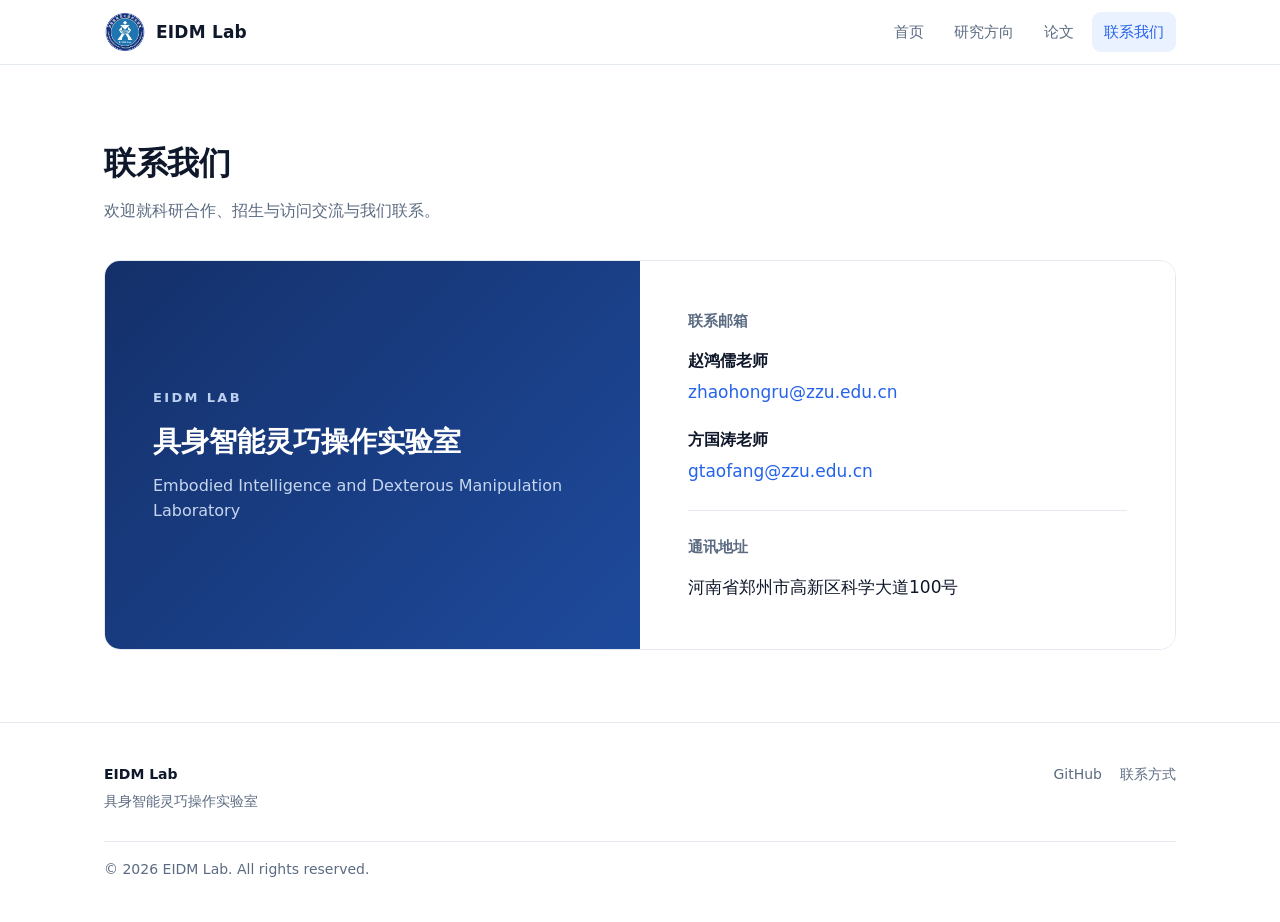
==== contact.html @ 03dc2727 "init lab site" ====
<!doctype html>
<html lang="zh-CN">
<head>
  <meta charset="utf-8" />
  <meta name="viewport" content="width=device-width, initial-scale=1" />
  <title>联系我们 · 具身智能灵巧操作实验室</title>
  <meta name="description" content="具身智能灵巧操作实验室联系方式、邮箱与通讯地址。" />
  <link rel="stylesheet" href="assets/css/style.css" />
</head>
<body>
  <header class="site-header">
    <div class="container nav">
      <a class="brand" href="index.html">
        <img class="brand-logo" src="assets/img/logo.png" alt="EIDM Lab 实验室标志" />
        <span class="brand-text">EIDM Lab</span>
      </a>
      <button class="nav-toggle" aria-label="菜单" aria-expanded="false">
        <span></span><span></span><span></span>
      </button>
      <nav class="nav-links">
        <a href="index.html">首页</a>
        <a href="research.html">研究方向</a>
        <a href="publications.html">论文</a>
        <a href="contact.html">联系我们</a>
      </nav>
    </div>
  </header>

  <section class="section">
    <div class="container">
      <div class="section-head">
        <h2>联系我们</h2>
        <p>欢迎就科研合作、招生与访问交流与我们联系。</p>
      </div>

      <div class="contact-layout">
        <div class="contact-brand">
          <span class="contact-brand-label">EIDM LAB</span>
          <h3>具身智能灵巧操作实验室</h3>
          <p>Embodied Intelligence and Dexterous Manipulation Laboratory</p>
        </div>

        <div class="contact-info">
          <h4>联系邮箱</h4>
          <div class="contact-person">
            <span class="contact-name">赵鸿儒老师</span>
            <a href="mailto:zhaohongru@zzu.edu.cn">zhaohongru@zzu.edu.cn</a>
          </div>
          <div class="contact-person">
            <span class="contact-name">方国涛老师</span>
            <a href="mailto:gtaofang@zzu.edu.cn">gtaofang@zzu.edu.cn</a>
          </div>

          <hr class="contact-divider" />

          <h4>通讯地址</h4>
          <p class="contact-address">河南省郑州市高新区科学大道100号</p>
        </div>
      </div>
    </div>
  </section>

  <footer class="site-footer">
    <div class="container footer-inner">
      <div>
        <strong>EIDM Lab</strong>
        <p>具身智能灵巧操作实验室</p>
      </div>
      <div class="footer-links">
        <a href="https://github.com/ZZU-EIDM-Lab" target="_blank" rel="noopener">GitHub</a>
        <a href="contact.html">联系方式</a>
      </div>
      <p class="copyright">© <span id="year"></span> EIDM Lab. All rights reserved.</p>
    </div>
  </footer>

  <script src="assets/js/main.js"></script>
</body>
</html>
---- assets/css/style.css ----
/* ===== ZZU EIDM Lab — 样式表 ===== */
:root {
  --bg: #ffffff;
  --bg-soft: #f6f8fb;
  --panel: #ffffff;
  --text: #0f172a;
  --muted: #5b6b82;
  --line: #e5eaf1;
  --accent: #2563eb;
  --accent-soft: #eaf1ff;
  --accent-2: #0f766e;
  --radius: 14px;
  --shadow: 0 8px 30px rgba(15, 23, 42, 0.06);
  --shadow-hover: 0 14px 40px rgba(15, 23, 42, 0.12);
  --maxw: 1120px;
}

* { box-sizing: border-box; }

html { scroll-behavior: smooth; }

body {
  margin: 0;
  font-family: system-ui, -apple-system, "Segoe UI", Roboto, "Helvetica Neue",
    "PingFang SC", "Hiragino Sans GB", "Microsoft YaHei", sans-serif;
  color: var(--text);
  background: var(--bg);
  line-height: 1.65;
  -webkit-font-smoothing: antialiased;
}

a { color: var(--accent); text-decoration: none; }
a:hover { text-decoration: underline; }

img { max-width: 100%; display: block; }

.container {
  width: 100%;
  max-width: var(--maxw);
  margin: 0 auto;
  padding: 0 24px;
}

/* ===== 顶部导航 ===== */
.site-header {
  position: sticky;
  top: 0;
  z-index: 50;
  background: rgba(255, 255, 255, 0.86);
  backdrop-filter: saturate(180%) blur(12px);
  border-bottom: 1px solid var(--line);
}

.nav {
  display: flex;
  align-items: center;
  justify-content: space-between;
  height: 64px;
}

.brand {
  display: flex;
  align-items: center;
  gap: 10px;
  color: var(--text);
  font-weight: 700;
  letter-spacing: 0.2px;
}
.brand:hover { text-decoration: none; }

.brand-mark {
  display: inline-grid;
  place-items: center;
  width: 40px;
  height: 40px;
  border-radius: 11px;
  background: linear-gradient(135deg, var(--accent), #6d8bff);
  color: #fff;
  font-size: 12px;
  font-weight: 800;
  letter-spacing: 0.5px;
}

.brand-text { font-size: 17px; }

.brand-logo {
  width: 42px;
  height: 42px;
  object-fit: contain;
  flex: 0 0 auto;
}

.nav-links {
  display: flex;
  align-items: center;
  gap: 6px;
}

.nav-links a {
  color: var(--muted);
  font-size: 15px;
  font-weight: 500;
  padding: 8px 12px;
  border-radius: 9px;
}
.nav-links a:hover {
  color: var(--text);
  background: var(--bg-soft);
  text-decoration: none;
}
.nav-links a.active {
  color: var(--accent);
  background: var(--accent-soft);
}

.nav-toggle {
  display: none;
  flex-direction: column;
  gap: 5px;
  background: none;
  border: 0;
  cursor: pointer;
  padding: 8px;
}
.nav-toggle span {
  width: 22px;
  height: 2px;
  background: var(--text);
  border-radius: 2px;
  transition: 0.2s;
}

/* ===== Hero ===== */
.hero {
  padding: 88px 0 72px;
  background:
    radial-gradient(900px 400px at 15% -10%, #eaf1ff 0%, transparent 60%),
    radial-gradient(700px 400px at 100% 0%, #e6fbf7 0%, transparent 55%),
    var(--bg);
  border-bottom: 1px solid var(--line);
}

.hero .eyebrow {
  display: inline-block;
  font-size: 13px;
  font-weight: 600;
  letter-spacing: 0.12em;
  text-transform: uppercase;
  color: var(--accent);
  background: var(--accent-soft);
  padding: 6px 12px;
  border-radius: 999px;
  margin-bottom: 18px;
}

.hero h1 {
  font-size: clamp(34px, 5vw, 54px);
  line-height: 1.1;
  margin: 0 0 18px;
  letter-spacing: -0.02em;
}

.hero p.lead {
  font-size: clamp(16px, 2vw, 20px);
  color: var(--muted);
  max-width: 640px;
  margin: 0 0 30px;
}

.hero-actions { display: flex; flex-wrap: wrap; gap: 12px; }

.btn {
  display: inline-flex;
  align-items: center;
  gap: 8px;
  padding: 12px 20px;
  border-radius: 10px;
  font-weight: 600;
  font-size: 15px;
  border: 1px solid transparent;
  transition: 0.18s;
  cursor: pointer;
}
.btn:hover { text-decoration: none; }
.btn-primary {
  background: var(--accent);
  color: #fff;
}
.btn-primary:hover { background: #1d4fd0; transform: translateY(-1px); }
.btn-ghost {
  background: #fff;
  color: var(--text);
  border-color: var(--line);
}
.btn-ghost:hover { border-color: #cbd5e1; background: var(--bg-soft); }

/* ===== 通用区块 ===== */
.section { padding: 72px 0; }
.section.alt { background: var(--bg-soft); }

.section-head { margin-bottom: 36px; }
.section-head h2 {
  font-size: clamp(24px, 3vw, 32px);
  margin: 0 0 8px;
  letter-spacing: -0.01em;
}
.section-head p {
  margin: 0;
  color: var(--muted);
  max-width: 720px;
}
.section-head.center { text-align: center; }
.section-head.center p { margin-left: auto; margin-right: auto; }

/* ===== 卡片网格 ===== */
.grid {
  display: grid;
  gap: 20px;
}
.grid.cols-2 { grid-template-columns: repeat(2, 1fr); }
.grid.cols-3 { grid-template-columns: repeat(3, 1fr); }
.grid.cols-4 { grid-template-columns: repeat(4, 1fr); }

.card {
  background: var(--panel);
  border: 1px solid var(--line);
  border-radius: var(--radius);
  padding: 24px;
  transition: 0.2s;
}
.card:hover {
  box-shadow: var(--shadow-hover);
  transform: translateY(-3px);
  border-color: #d7e0ee;
}
.card h3 { margin: 0 0 8px; font-size: 18px; }
.card p { margin: 0; color: var(--muted); font-size: 15px; }
.card .icon {
  display: inline-grid;
  place-items: center;
  width: 46px;
  height: 46px;
  border-radius: 12px;
  background: var(--accent-soft);
  font-size: 22px;
  margin-bottom: 14px;
}

/* ===== 成员卡片 ===== */
.members-grid {
  display: grid;
  grid-template-columns: repeat(auto-fill, minmax(230px, 1fr));
  gap: 20px;
}

.member {
  background: var(--panel);
  border: 1px solid var(--line);
  border-radius: var(--radius);
  padding: 22px;
  text-align: center;
  transition: 0.2s;
}
.member:hover {
  box-shadow: var(--shadow-hover);
  transform: translateY(-3px);
}

.avatar {
  width: 76px;
  height: 76px;
  border-radius: 50%;
  margin: 0 auto 14px;
  display: grid;
  place-items: center;
  font-size: 26px;
  font-weight: 700;
  color: #fff;
  background: linear-gradient(135deg, #2563eb, #6d8bff);
  user-select: none;
}
.avatar.teal { background: linear-gradient(135deg, #0f766e, #2dd4bf); }
.avatar.amber { background: linear-gradient(135deg, #b45309, #f59e0b); }
.avatar.rose { background: linear-gradient(135deg, #be123c, #fb7185); }
.avatar.violet { background: linear-gradient(135deg, #6d28d9, #a78bfa); }

.member h3 { margin: 0 0 4px; font-size: 17px; }
.member .role {
  font-size: 13px;
  color: var(--accent);
  font-weight: 600;
  margin-bottom: 8px;
}
.member .interests {
  font-size: 13.5px;
  color: var(--muted);
  min-height: 40px;
}
.member .links {
  display: flex;
  justify-content: center;
  gap: 12px;
  margin-top: 12px;
  font-size: 13px;
}

.member-group { margin-bottom: 48px; }
.member-group h2 {
  font-size: 20px;
  margin: 0 0 18px;
  padding-bottom: 10px;
  border-bottom: 1px solid var(--line);
  display: flex;
  align-items: center;
  gap: 10px;
}
.member-group h2 .count {
  font-size: 13px;
  font-weight: 600;
  color: var(--muted);
  background: var(--bg-soft);
  border: 1px solid var(--line);
  border-radius: 999px;
  padding: 1px 10px;
}

/* ===== 论文列表 ===== */
.pub-year {
  font-size: 15px;
  font-weight: 700;
  color: var(--accent);
  letter-spacing: 0.05em;
  margin: 36px 0 16px;
  padding-bottom: 8px;
  border-bottom: 1px solid var(--line);
}
.pub-year:first-of-type { margin-top: 0; }

.pub {
  display: flex;
  gap: 16px;
  padding: 16px 0;
  border-bottom: 1px dashed var(--line);
}
.pub:last-child { border-bottom: 0; }
.pub .venue {
  flex: 0 0 auto;
  align-self: flex-start;
  font-size: 12px;
  font-weight: 700;
  color: #fff;
  background: var(--accent-2);
  border-radius: 7px;
  padding: 3px 9px;
  white-space: nowrap;
  margin-top: 2px;
}
.pub .title { font-weight: 600; margin: 0 0 3px; }
.pub .authors { color: var(--muted); font-size: 14px; margin: 0 0 4px; }
.pub .meta { font-size: 13.5px; color: var(--muted); }
.pub .meta a { margin-right: 12px; }

/* ===== 新闻 ===== */
.news-list { list-style: none; padding: 0; margin: 0; }
.news-list li {
  display: flex;
  gap: 16px;
  padding: 14px 0;
  border-bottom: 1px solid var(--line);
}
.news-list li:last-child { border-bottom: 0; }
.news-list .date {
  flex: 0 0 92px;
  color: var(--muted);
  font-size: 14px;
  font-variant-numeric: tabular-nums;
}

/* ===== 加入我们 ===== */
.join-box {
  background: linear-gradient(135deg, #0f172a, #1e3a8a);
  color: #fff;
  border-radius: 20px;
  padding: 48px;
}
.join-box h2 { margin: 0 0 12px; font-size: 28px; }
.join-box p { color: #c7d2e6; margin: 0 0 24px; max-width: 640px; }
.join-box .btn-primary { background: #fff; color: #1e3a8a; }
.join-box .btn-primary:hover { background: #eef2ff; }

/* ===== 页脚 ===== */
.site-footer {
  border-top: 1px solid var(--line);
  padding: 40px 0;
  color: var(--muted);
  font-size: 14px;
}
.footer-inner {
  display: flex;
  flex-wrap: wrap;
  gap: 24px;
  justify-content: space-between;
  align-items: flex-start;
}
.footer-inner strong { color: var(--text); }
.footer-inner p { margin: 4px 0 0; }
.footer-links { display: flex; gap: 18px; }
.footer-links a { color: var(--muted); }
.footer-links a:hover { color: var(--accent); }
.copyright { width: 100%; border-top: 1px solid var(--line); padding-top: 16px; margin-top: 8px; }

/* ===== 响应式 ===== */
@media (max-width: 860px) {
  .grid.cols-3, .grid.cols-4 { grid-template-columns: repeat(2, 1fr); }
}

@media (max-width: 720px) {
  .nav-toggle { display: flex; }
  .nav-links {
    position: absolute;
    top: 64px;
    left: 0;
    right: 0;
    flex-direction: column;
    align-items: stretch;
    background: #fff;
    border-bottom: 1px solid var(--line);
    padding: 10px 16px 16px;
    gap: 4px;
    display: none;
  }
  .nav-links.open { display: flex; }
  .nav-links a { padding: 12px; }

  .hero { padding: 60px 0 52px; }
  .section { padding: 52px 0; }
  .grid.cols-2, .grid.cols-3, .grid.cols-4 { grid-template-columns: 1fr; }
  .join-box { padding: 30px 24px; }
}

/* ===== 研究组与成员动态 ===== */
.group-block {
  border: 1px solid var(--line);
  border-radius: var(--radius);
  background: var(--panel);
  padding: 26px;
  margin-bottom: 24px;
}
.group-head {
  display: flex;
  align-items: flex-start;
  gap: 16px;
  padding-bottom: 18px;
  border-bottom: 1px solid var(--line);
  margin-bottom: 18px;
}
.group-icon {
  flex: 0 0 auto;
  display: grid;
  place-items: center;
  width: 52px;
  height: 52px;
  border-radius: 14px;
  background: var(--accent-soft);
  font-size: 26px;
}
.group-head .group-meta { flex: 1 1 auto; min-width: 0; }
.group-head h2 { margin: 0 0 4px; font-size: 21px; }
.group-head p { margin: 0; color: var(--muted); font-size: 14.5px; }
.group-head .btn { flex: 0 0 auto; }

.btn-sm { padding: 8px 14px; font-size: 14px; border-radius: 9px; }

/* 动态列表 */
.feed { display: flex; flex-direction: column; gap: 12px; }
.feed-empty {
  color: var(--muted);
  font-size: 14px;
  text-align: center;
  padding: 24px;
  border: 1px dashed var(--line);
  border-radius: 10px;
  background: var(--bg-soft);
}

.post {
  border: 1px solid var(--line);
  border-radius: 11px;
  padding: 16px 18px;
  background: #fff;
  transition: 0.18s;
}
.post:hover { border-color: #d7e0ee; box-shadow: var(--shadow); }
.post-head {
  display: flex;
  align-items: baseline;
  justify-content: space-between;
  gap: 12px;
  margin-bottom: 6px;
}
.post-head h4 { margin: 0; font-size: 16px; }
.post-head time {
  flex: 0 0 auto;
  font-size: 12.5px;
  color: var(--muted);
  font-variant-numeric: tabular-nums;
}
.post-body {
  margin: 0 0 10px;
  color: #334155;
  font-size: 14.5px;
  white-space: pre-wrap;
  word-break: break-word;
}
.post-foot {
  display: flex;
  justify-content: space-between;
  gap: 12px;
  font-size: 12.5px;
  color: var(--muted);
  border-top: 1px dashed var(--line);
  padding-top: 10px;
}

/* 发布页 */
.steps { counter-reset: step; list-style: none; padding: 0; margin: 0 0 28px; }
.steps li {
  position: relative;
  padding: 0 0 20px 44px;
  color: var(--muted);
}
.steps li::before {
  counter-increment: step;
  content: counter(step);
  position: absolute;
  left: 0;
  top: -2px;
  width: 28px;
  height: 28px;
  border-radius: 50%;
  background: var(--accent);
  color: #fff;
  font-size: 14px;
  font-weight: 700;
  display: grid;
  place-items: center;
}
.steps li strong { color: var(--text); }

.publish-grid {
  display: grid;
  grid-template-columns: repeat(auto-fill, minmax(220px, 1fr));
  gap: 14px;
}
.publish-card {
  display: flex;
  align-items: center;
  gap: 12px;
  border: 1px solid var(--line);
  border-radius: 11px;
  padding: 14px 16px;
  background: #fff;
  transition: 0.18s;
}
.publish-card:hover {
  border-color: var(--accent);
  box-shadow: var(--shadow);
  text-decoration: none;
}
.publish-card .emoji { font-size: 22px; }
.publish-card strong { color: var(--text); font-size: 15px; }
.publish-card span.sub { display: block; color: var(--muted); font-size: 12.5px; font-weight: 400; }

/* ===== 关于实验室：五组列表与统计 ===== */
.about-side { display: flex; flex-direction: column; gap: 16px; }
.about-groups-head {
  display: flex;
  align-items: center;
  gap: 12px;
  margin-bottom: 16px;
}
.about-logo { width: 40px; height: 40px; object-fit: contain; flex: 0 0 auto; }
.about-groups-head h3 { margin: 0; font-size: 18px; }
.group-list {
  list-style: none;
  margin: 0;
  padding: 0;
  display: flex;
  flex-direction: column;
  gap: 10px;
}
.group-list li {
  position: relative;
  padding-left: 18px;
  color: var(--muted);
  font-size: 14.5px;
}
.group-list li::before {
  content: "";
  position: absolute;
  left: 0;
  top: 9px;
  width: 6px;
  height: 6px;
  border-radius: 50%;
  background: var(--accent);
}

/* ===== 联系我们 ===== */
.contact-layout {
  display: grid;
  grid-template-columns: 1fr 1fr;
  border: 1px solid var(--line);
  border-radius: 16px;
  overflow: hidden;
}
.contact-brand {
  background: linear-gradient(135deg, #14306a, #1e4a9c);
  color: #fff;
  padding: 48px;
  display: flex;
  flex-direction: column;
  justify-content: center;
}
.contact-brand-label {
  font-size: 13px;
  letter-spacing: 0.18em;
  font-weight: 600;
  color: #bcd0f0;
}
.contact-brand h3 {
  font-size: 28px;
  line-height: 1.3;
  margin: 16px 0 12px;
}
.contact-brand p {
  margin: 0;
  color: #c7d6ef;
  line-height: 1.6;
}
.contact-info {
  padding: 48px;
  background: #fff;
}
.contact-info h4 {
  margin: 0 0 14px;
  font-size: 15px;
  color: var(--muted);
  font-weight: 600;
}
.contact-person { margin-bottom: 20px; }
.contact-person .contact-name {
  display: block;
  font-weight: 600;
  margin-bottom: 4px;
}
.contact-person a { font-size: 17px; }
.contact-divider {
  border: 0;
  border-top: 1px solid var(--line);
  margin: 24px 0;
}
.contact-address { font-size: 17px; margin: 0; }

@media (max-width: 720px) {
  .contact-layout { grid-template-columns: 1fr; }
  .contact-brand, .contact-info { padding: 28px; }
}
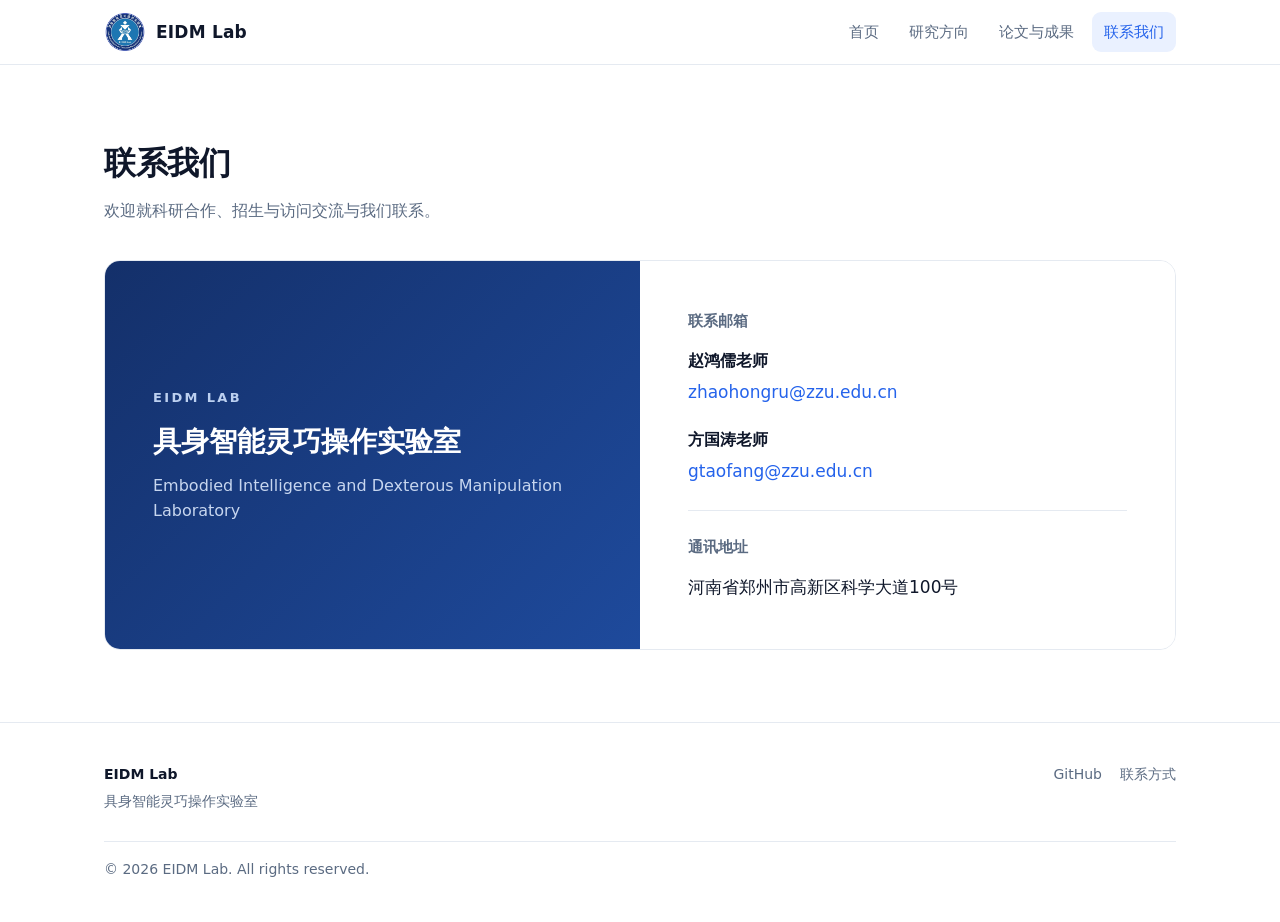
==== commit 02b75001: "results: add research results section (article style)" ====
--- a/contact.html
+++ b/contact.html
@@ -5,7 +5,7 @@
   <meta name="viewport" content="width=device-width, initial-scale=1" />
   <title>联系我们 · 具身智能灵巧操作实验室</title>
   <meta name="description" content="具身智能灵巧操作实验室联系方式、邮箱与通讯地址。" />
-  <link rel="stylesheet" href="assets/css/style.css" />
+  <link rel="stylesheet" href="assets/css/style.css?v=20261126a" />
 </head>
 <body>
   <header class="site-header">
@@ -20,7 +20,7 @@
       <nav class="nav-links">
         <a href="index.html">首页</a>
         <a href="research.html">研究方向</a>
-        <a href="publications.html">论文</a>
+        <a href="publications.html">论文与成果</a>
         <a href="contact.html">联系我们</a>
       </nav>
     </div>
@@ -74,6 +74,6 @@
     </div>
   </footer>
 
-  <script src="assets/js/main.js"></script>
+  <script src="assets/js/main.js?v=20261126a"></script>
 </body>
 </html>
--- a/assets/css/style.css
+++ b/assets/css/style.css
@@ -509,8 +509,258 @@
   margin: 0 0 10px;
   color: #334155;
   font-size: 14.5px;
-  white-space: pre-wrap;
   word-break: break-word;
+  overflow-wrap: anywhere;
+}
+.post-body p { margin: 0 0 10px; }
+.post-body p:last-child { margin-bottom: 0; }
+.post-body img {
+  max-width: 100%;
+  height: auto;
+  border-radius: 8px;
+  margin: 8px 0;
+  display: block;
+}
+.post-body a { word-break: break-all; }
+.post-body ul, .post-body ol { margin: 0 0 10px; padding-left: 22px; }
+.post-body h1, .post-body h2, .post-body h3, .post-body h4 {
+  font-size: 16px;
+  margin: 12px 0 6px;
+}
+.post-body code {
+  background: var(--bg-soft);
+  padding: 1px 5px;
+  border-radius: 5px;
+  font-size: 13px;
+}
+.post-body pre {
+  background: var(--bg-soft);
+  padding: 12px;
+  border-radius: 8px;
+  overflow: auto;
+}
+.post-body blockquote {
+  margin: 0 0 10px;
+  padding-left: 12px;
+  border-left: 3px solid var(--line);
+  color: var(--muted);
+}
+.post-body .plain { white-space: pre-wrap; }
+
+/* 图片点击放大 */
+.post-body img { cursor: zoom-in; }
+.lightbox {
+  position: fixed;
+  inset: 0;
+  z-index: 999;
+  display: none;
+  align-items: center;
+  justify-content: center;
+  background: rgba(9, 14, 25, 0.85);
+  padding: 24px;
+}
+.lightbox.open { display: flex; }
+.lightbox img {
+  max-width: 96vw;
+  max-height: 90vh;
+  border-radius: 10px;
+  box-shadow: 0 20px 60px rgba(0, 0, 0, 0.5);
+}
+.lightbox-close {
+  position: absolute;
+  top: 18px;
+  right: 22px;
+  width: 42px;
+  height: 42px;
+  border-radius: 50%;
+  border: 0;
+  cursor: pointer;
+  font-size: 26px;
+  line-height: 1;
+  color: #fff;
+  background: rgba(255, 255, 255, 0.16);
+}
+.lightbox-close:hover { background: rgba(255, 255, 255, 0.3); }
+
+/* 论文列表（按年份分组） */
+.papers { display: block; }
+.papers-year {
+  display: flex;
+  align-items: baseline;
+  gap: 12px;
+  margin: 44px 0 10px;
+  padding-bottom: 10px;
+  border-bottom: 3px solid #d8c08a;
+}
+.papers-year:first-child { margin-top: 0; }
+.papers-year .year {
+  font-size: 40px;
+  font-weight: 800;
+  color: #1e3a6e;
+  line-height: 1;
+  letter-spacing: -0.02em;
+}
+.papers-year .count { color: var(--muted); font-size: 14px; }
+
+.paper {
+  padding: 22px 0 18px;
+  border-bottom: 1px solid var(--line);
+}
+.paper:last-child { border-bottom: 0; }
+.paper-title {
+  position: relative;
+  margin: 0 0 12px;
+  padding-left: 22px;
+  font-size: 23px;
+  line-height: 1.4;
+}
+.paper-title::before {
+  content: "";
+  position: absolute;
+  left: 0;
+  top: 12px;
+  width: 9px;
+  height: 9px;
+  border-radius: 50%;
+  background: #c8a24a;
+}
+.paper-title a { color: #1e4f8a; font-weight: 700; }
+.paper-title a:hover { text-decoration: underline; }
+.paper-authors {
+  margin: 0 0 10px;
+  padding-left: 22px;
+  color: var(--muted);
+  font-style: italic;
+  font-size: 16px;
+}
+.paper-venue {
+  margin: 0 0 10px;
+  padding-left: 22px;
+  font-weight: 700;
+  font-size: 16.5px;
+}
+.paper-status {
+  display: inline-block;
+  margin-left: 10px;
+  padding: 2px 9px;
+  font-size: 12px;
+  font-weight: 600;
+  color: #8a6d3b;
+  background: #f6efe1;
+  border-radius: 4px;
+  vertical-align: middle;
+}
+.paper-links {
+  margin: 0;
+  padding-left: 22px;
+  font-size: 14.5px;
+}
+.paper-links a {
+  color: #1e4f8a;
+  font-weight: 600;
+  margin-right: 18px;
+}
+.paper-links a::after { content: " ↗"; }
+
+@media (max-width: 720px) {
+  .paper-title { font-size: 19px; }
+  .paper-authors, .paper-venue { font-size: 15px; }
+  .papers-year .year { font-size: 32px; }
+}
+
+/* 发布页：已发布内容管理 */
+.manage-list { display: flex; flex-direction: column; }
+.manage-row {
+  display: flex;
+  align-items: center;
+  gap: 14px;
+  padding: 12px 0;
+  border-bottom: 1px solid var(--line);
+}
+.manage-row:last-child { border-bottom: 0; }
+.manage-type {
+  flex: 0 0 auto;
+  font-size: 12px;
+  font-weight: 600;
+  color: var(--accent);
+  background: var(--accent-soft);
+  padding: 3px 9px;
+  border-radius: 6px;
+  white-space: nowrap;
+}
+.manage-main {
+  flex: 1 1 auto;
+  min-width: 0;
+  display: flex;
+  flex-direction: column;
+}
+.manage-main a {
+  font-weight: 600;
+  color: var(--text);
+  overflow: hidden;
+  text-overflow: ellipsis;
+  white-space: nowrap;
+}
+.manage-date { color: var(--muted); font-size: 12.5px; }
+.manage-actions {
+  flex: 0 0 auto;
+  display: flex;
+  gap: 14px;
+  font-size: 14px;
+}
+.manage-actions a { color: var(--accent); font-weight: 600; }
+.manage-actions a.danger { color: #c0392b; }
+@media (max-width: 720px) {
+  .manage-row { flex-wrap: wrap; }
+  .manage-main { flex-basis: 100%; order: 2; }
+}
+
+/* 论文与成果：子标题 */
+.page-subhead {
+  font-size: 24px;
+  margin: 4px 0 16px;
+  padding-bottom: 10px;
+  border-bottom: 2px solid var(--line);
+}
+
+/* 研究成果（公众号文章风格） */
+.results { display: flex; flex-direction: column; gap: 8px; }
+.result {
+  padding: 24px 0 26px;
+  border-bottom: 1px solid var(--line);
+}
+.result:last-child { border-bottom: 0; }
+.result-title {
+  margin: 0 0 8px;
+  font-size: 24px;
+  line-height: 1.4;
+}
+.result-title a { color: var(--text); font-weight: 700; }
+.result-title a:hover { color: var(--accent); text-decoration: none; }
+.result-meta { color: var(--muted); font-size: 13.5px; margin-bottom: 16px; }
+.result-body {
+  color: #334155;
+  font-size: 16px;
+  line-height: 1.85;
+}
+.result-body p { margin: 0 0 14px; }
+.result-body img {
+  max-width: 100%;
+  height: auto;
+  border-radius: 12px;
+  margin: 10px 0;
+  display: block;
+  cursor: zoom-in;
+}
+.result-body h1, .result-body h2, .result-body h3 {
+  font-size: 18px;
+  margin: 20px 0 8px;
+}
+.result-body ul, .result-body ol { margin: 0 0 14px; padding-left: 24px; }
+.result-body a { word-break: break-all; }
+@media (max-width: 720px) {
+  .result-title { font-size: 20px; }
+  .result-body { font-size: 15px; }
 }
 .post-foot {
   display: flex;
